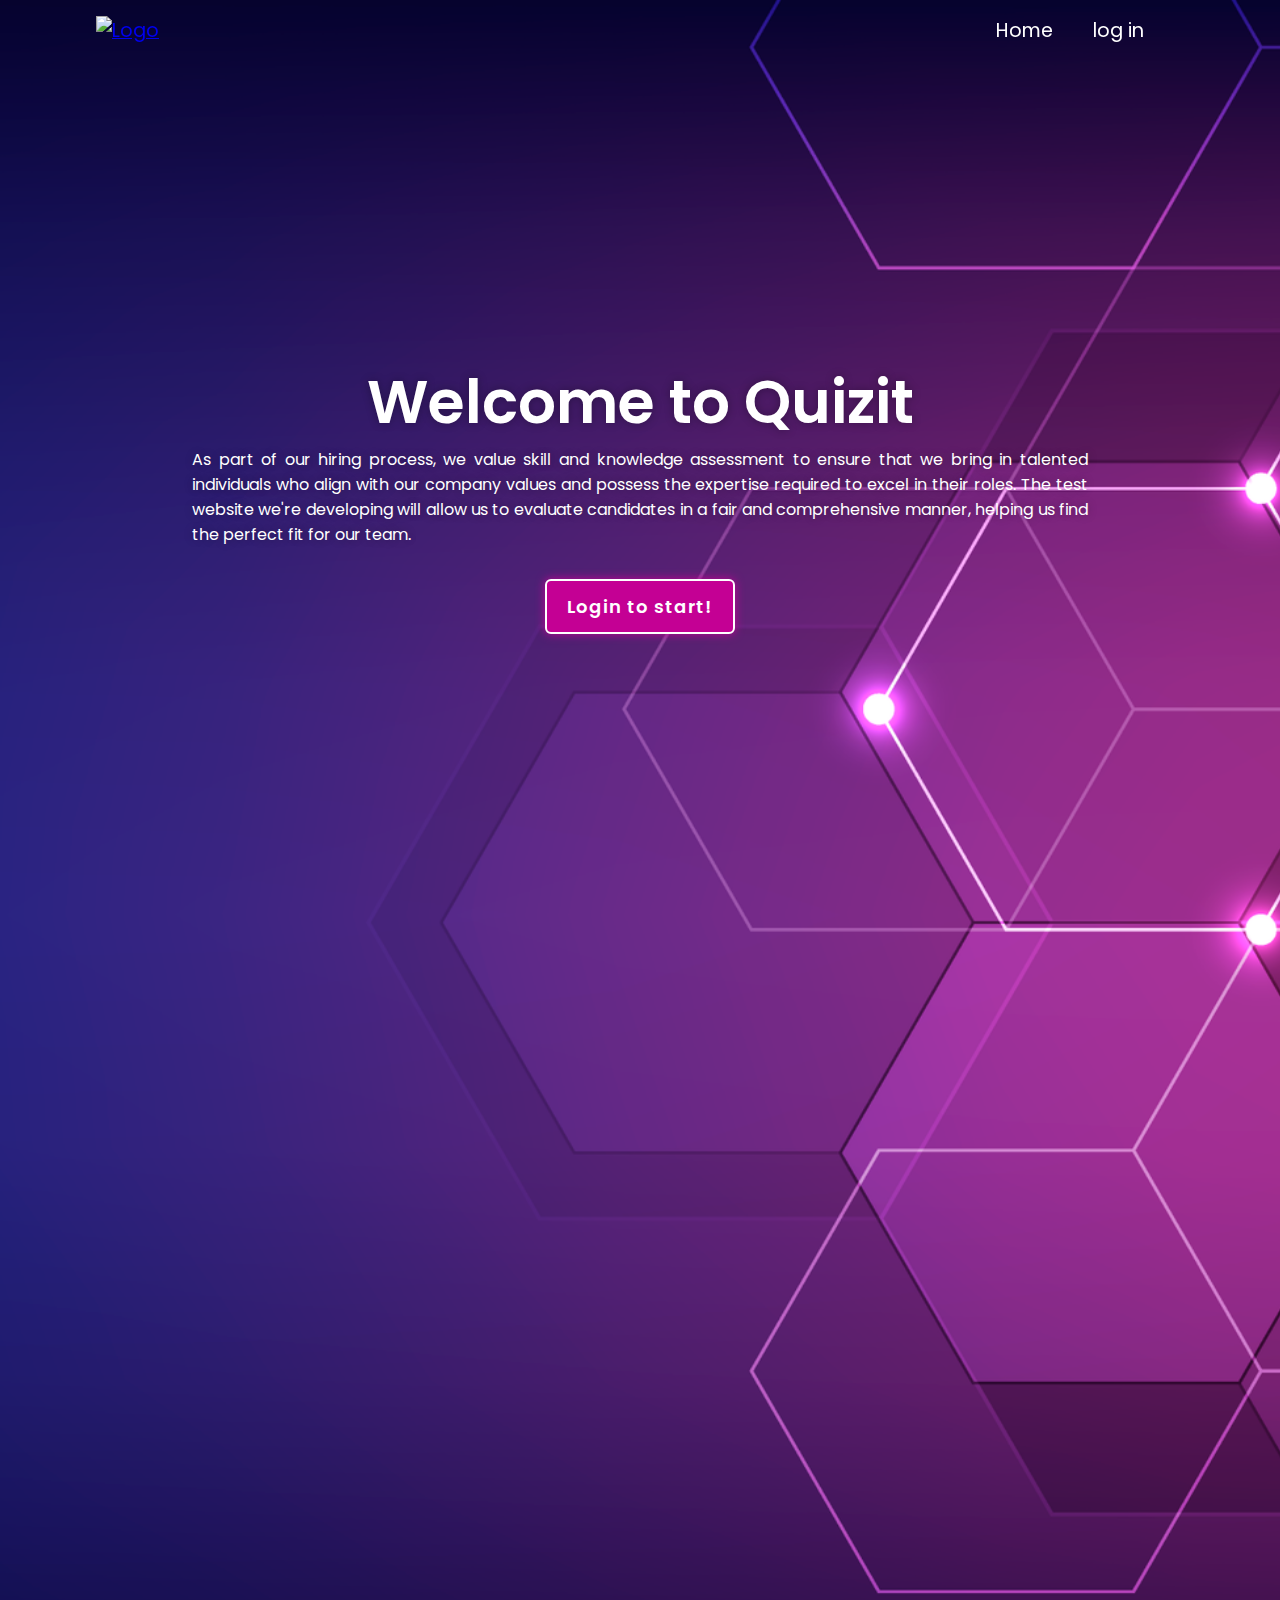
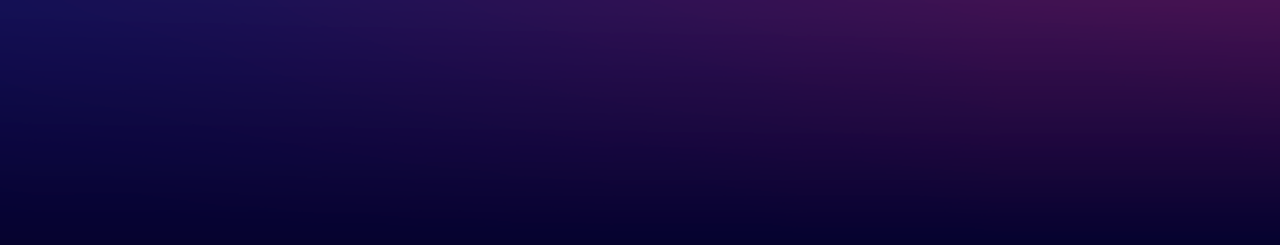
==== index.html @ cc75461f "a13" ====
<!DOCTYPE html>
<html lang="en">

<head>
    <meta charset="UTF-8">
    <meta http-equiv="X-UA-Compatible" content="IE=edge">
    <meta name="viewport" content="width=device-width, initial-scale=1.0">
    <title>Quizit</title>
    <link rel="stylesheet" href="style.css">
    <link rel="icon" type="icon" href="./q_icon.png" />

    <style>
        .na_0 {
            width: 100%;
            margin: 0 auto;
            position: sticky;
            top: 0;
            z-index: 4;
            overflow: hidden;
            padding-top: 1rem;
        }

        .navbar {
            width: 85%;
            margin: 0 auto;
            font-size: larger;
            display: flex;
            justify-content: space-between;
            align-items: center;
        }

        .navbar img {
            height: 40px;
            width: 100%;
        }

        .navbar ul {
            list-style-type: none;
            display: flex;
        }


        .navbar ul li a {
            color: white;
            text-decoration: none;
        }


        ul {
            display: flex;
            gap: 2.5rem;
        }

        li {
            display: block;
            transition: .1s;
        }

        ul:hover li {
            filter: blur(1px);
        }

        ul li:hover {
            filter: blur(0px);
        }
    </style>
</head>

<body>

    <main class="main">
        <!-- <header class="header"> -->
            <nav class="na_0 ">
                <div class="navbar ">
                    <div class="divlogo">
                        <a href="#home"><img src="https://media.discordapp.net/attachments/1127880349783961643/1131973773470470204/q-high-resolution-logo-white-on-transparent-background.png?width=1062&height=662" alt="Logo"></a>
                    </div>
                    <ul class="ul_nav">
                        <li><a href="#home">Home</a></li>
                        <li><a href="/login/login.html" id="btn_login">log in</a></li>
                        <li><a  id="btn_logout" >log out</a></li>
                    </ul>
                </div>
            </nav>
        <!-- </header> -->
        
        <section id="home" class="home">
            <div class="home-content">
                <h1><span id="homeUserName">Welcome to Quizit</span></h1>
                <p>As part of our hiring process, we value skill and knowledge assessment to ensure that we bring in
                    talented
                    individuals who align with our company values and possess the expertise required to excel in
                    their roles. The test
                    website we're developing will allow us to evaluate candidates in a fair and comprehensive
                    manner, helping us find
                    the perfect fit for our team. </p>
                <button class="start-btn">Start Quiz</button>
            </div>
        </section>
        
        <div class="container">
            <section class="quiz-section">
                <div class="quiz-box" id="quiz-boxe">
                    <h1>Quizit</h1>
                    <div class="quiz-header">
                        <span>Good Luck </span>
                        <!-- <span class="header-score"> score no./10 </span> -->
                        <p id="cuonter-down"><!-- Time --></p>
                    </div>
                    <h2 class="question-text"><!-- The Question --></h2>
                    <div class="option-list">
                        <div class="option">
                            <pre><span><!-- A. First Option --></span></pre>
                        </div>
                        <div class="option">
                            <pre><span><!-- B. Second Option --></span></pre>
                        </div>
                        <div class="option">
                            <pre></pre><span><!-- C. Third Option --></span></pre>
                        </div>
                        <div class="option">
                            <pre> <span><!-- D. Fourth Option--></span></pre>
                        </div>
                    </div>

                    <div class="quiz-footer">
                        <span class="question-total"><!-- no. out of 10 --></span>
                        <button class="next-btn">Next</button>
                    </div>
                </div>

                <div class="result-box">
                    <h2>Quiz Result!</h2>
                    <div class="percentage-container">
                        <div class="circular-progress">
                            <span class="progress-value"><!-- The percentage result --></span>
                        </div>
                        <span class="score-text"><!-- Your Score no. out of 10 --> </span>
                    </div>

                    <div class="buttons">
                        <button class="tryAgain-btn">Show answers</button>
                        <button class="goHome-btn">Go To Home</button>
                    </div>
                </div>
            </section>

        </div>
    </main>

    <!-- The window that shows the Quiz instructions -->
    <div class="popup-info">
        <h2>Quiz instructions</h2>
        <span class="info">1. The number of exam questions is 10 questions. </span>
        <span class="info">2. The duration of the exam is 3:30 minutes.</span>
        <span class="info">3. When clicking on the answer, it cannot be changed.</span>
        <span class="info">4. It is not possible to move to the next question before answering.</span>
        <span class="info">5. When the time is up, you go to the result page.</span>

        <div class="btn-group">
            <button class="info-btn exit-btn">Exit Quiz</button>
            <a href="#" class="info-btn continue-btn">Continue</a>
        </div>
    </div>



    <!-- <script src="questions.js"></script> -->
    <script src="./main.js"></script>

</body>

</html>
---- style.css ----
@import url('https://fonts.googleapis.com/css2?family=Poppins:wght@300;400;500;600;700;800;900&display=swap');

* {
    margin: 0;
    padding: 0;
    box-sizing: border-box;
    font-family:'Poppins',sans-serif; 
}

body {
    color: #fff;
    background: #09001d;
    overflow: hidden;
}

.navbar a:hover, .navbar a.active {
    color: #c40094;
}

.main {
    min-height: 100vh;
    background: url('Banner+background\ \(1\).png')no-repeat;
    background-size: cover;
    background-position: center;
    pointer-events: auto;
    transition: .3s ease;
}

.main.active {
    filter: blur(15px);
    pointer-events: none;
}

.container {
    display: flex;
    height: 100vh;
    width: 100%;
}

.home {
    height: 100vh;
    width: 100%;
    margin: 0 auto;
    display: flex;
    justify-content: center;
    align-items: center;
}

.home-content {
    width: 70%;
    display: flex;
    align-items: center;
    flex-direction: column;
}

.home-content h1 {
    font-size: 60px;
    font-weight: 600;
    text-shadow: 0 0 10px rgb(0,0,0, .3);
}

.home-content p {
    font-size: 16px;
    text-align: center;
    text-shadow: 0 0 10px rgb(0,0,0, .3);
    margin-bottom: 2rem;
    text-align: justify;
}

.home-content .start-btn {
    width: 190px;
    height: 55px;
    background: #c40094;
    border: 2px solid #fff;
    outline: none;
    border-radius: 6px;
    box-shadow: 0 0 10px #c40094;
    font-size: 18px;
    color: #fff;
    letter-spacing: 1px;
    font-weight: 600;
    cursor: pointer;
    transition: .5s;
}

.home-content .start-btn:hover {
    background: rgb(14,11,50);
    box-shadow: none;
}
.popup-info {
    position: absolute;
    top: 50%;
    left: 50%;
    transform: translate(-50%, -50%) scale(.9);
    width: 600px;
    background: #fff;
    border-radius: 6px;
    padding: 10px 25px;
    opacity: 0;
    pointer-events: none;
    transition: .3s ease;
}

.popup-info.active {
    opacity: 1;
    pointer-events: auto;
    transform: translate(-50%, -50%) scale(1);
}

.popup-info h2 {
    font-size: 50px;
    color: #c40094;
}

.popup-info .info {
    display:inline-block;
    font-size: 16px;
    color: #333;
    font-weight: 500;
    margin: 4px 0;
}

.popup-info .btn-group {
    display: flex;
    justify-content: space-between;
    align-items: center;
    border-top:1px solid #999 ;
    margin-top:10px ;
    padding: 15px 0 7px;
    /* opacity: 0;
    pointer-events: none; */
}

.popup-info .btn-group .info-btn {
    display: inline-flex;
    justify-content: center;
    align-items: center;
    width: 130px;
    height: 45px;
    background: #c40094;
    border: 2px solid #c40094;
    outline: none;
    border-radius: 6px; 
    text-decoration: none;
    font-size: 16px;
    color: #fff;
    font-weight: 600;
    box-shadow: 0 0 10px rgb(0,0,0, .1);
    cursor: pointer;
    transition: .5s;
} 

.popup-info .btn-group .info-btn:nth-child(1) {
    background: transparent;
    color: #c40094;
}

.popup-info .btn-group .info-btn:nth-child(1):hover {
    background: #c40094;
    color: #fff;
}

.popup-info .btn-group .info-btn:nth-child(2):hover {
    background: #950170;
    border-color: #950170;
}

.quiz-section {
    position: relative;
    left: -100%;
    width: 100%;
    /* background: #09001d; */
    display: flex;
    justify-content: center;
    align-items: center;
    z-index: 100;
    transition: .8s ease-in-out;
    transition-delay: .25s;
    background: rgb(31,37,124);
    background-image: -o-linear-gradient(330deg, rgb(14,11,50) 0%, rgb(107,44,135) 100%), -o-linear-gradient(330deg, rgb(135,40,113) 0%, rgb(56,23,84) 100%);
    background-image: linear-gradient(120deg, rgb(14,11,50) 0%, rgb(107,44,135) 100%), linear-gradient(120deg, rgb(135,40,113) 0%, rgb(56,23,84) 100%);
  
}


.quiz-section.active {
    left: 0;
}

.quiz-section .quiz-box {
    position: relative;
    width: 500px;
    background: transparent;
    border: 2px solid #950170;
    border-radius: 6px;
    display:flex ;
    flex-direction: column;
    padding: 20px 30px;
    opacity:0;
    pointer-events:none;
    transform: scale(.9); 
    transition: .3s ease;
    transition-delay: 0s;
    background-color: #09001d;    
}
.quiz-section .quiz-box.active {
    opacity: 1;
    pointer-events: auto;
    transform: scale(1);
    transition: 1s ease;
    transition-delay: 1s;
}

.quiz-box h1 {
    font-size: 32px;
    text-align: center;
    background: #c40094;
    border-radius: 6px;
}

.quiz-box .quiz-header {
    display: flex;
    justify-content: space-between;
    align-items: center;
    padding: 20px 0;
    border-bottom: 2px solid #c40094;
    margin-bottom: 30px;
}

.quiz-header span {
    font-size: 18px;
    font-weight: 500;
}

.quiz-header .header-score{
    background: #c40094;
    border-radius: 3px;
    padding: 7px;
}

.quiz-box .question-text{
    font-size: 24px;
    font-weight: 600;
}

.option-list .option{
    width: 100%;
    padding: 12px;
    background: transparent;
    border: 2px solid rgba(255,255,255, .2);
    border-radius: 4px;
    font-size: 17px;
    margin: 15px 0;
    cursor: pointer;
    transition: .3s;
}

.option-list .option:hover{
    background: rgb(255, 255, 255, .1);
    background-color: rgb(255, 255, 255, .1);
}

.option-list .option.correct {
    background: #09001d;
    color: #e5ffee;
    border-color: #e5ffee;
    }

.option-list .option.incorrect {
    background: #09001d;
    color: #e5ffee;
    border-color: #e5ffee;
}

.option-list .option.disabled {
    pointer-events: none;
}

.quiz-box .quiz-footer {
    display: flex;
    justify-content: space-between;
    align-items: center;
    border-top: 2px solid #c40094;
    padding-top: 20px;
    margin-top: 25px;
}

.quiz-footer .question-total {
    font-size: 16px;
    font-weight: 600;
}

.quiz-footer .next-btn {
    width: 100px;
    height: 45px;
    background: rgba(255,255,255, .1);
    border: 2px solid rgba(255,255,255, .1);
    outline: none;
    border-radius: 6px;
    font-size: 16px;
    color: rgba(255,255,255, .3);
    font-weight: 600;
    cursor: pointer;
    pointer-events: none;
    transition: .5s;
}

.quiz-footer .next-btn.active {
    pointer-events: auto;
    background: #c40094;
    border-color: #c40094;
    color: #fff;
}

.quiz-footer .next-btn.active:hover{
    background: #950170;
    border-color: #950170;
}

.quiz-section .result-box {
    position: absolute;
    top: 50%;
    left: 50%;
    transform: translate(-50%, -50%) scale(.9);
    width: 500px;
    background: transparent;
    border: 2px solid #c40094;
    border-radius: 6px;
    padding: 20px;
    display: flex;
    flex-direction: column;
    align-items: center;
    opacity: 0;
    pointer-events: none;
    transition: .3s ease;
    background-color: rgb(14,11,50);
}

.quiz-section .result-box.active {
    opacity: 1;
    pointer-events: auto;
    transform: translate(-50%, -50%) scale(1);
}

.result-box h2 {
    font-size: 52px;
}

.result-box .percentage-container {
    width: 300px;
    display: flex;
    flex-direction: column;
    align-items: center;
    margin: 20px 0 40px;
}

.percentage-container .circular-progress {
    position: relative;
    width: 250px;
    height: 250px;
    background: conic-gradient(#c40094 3.6deg, rgba(255, 255, 255, .1) 0deg);
    border-radius: 50%;
    display: flex;
    justify-content: center;
    align-items: center;
}

.percentage-container .circular-progress::before {
    content: '';
    position: absolute;
    width: 210px;
    height: 210px;
    background: #09001d;
    border-radius: 50%;
}

.circular-progress .progress-value {
    position: relative;
    font-size: 45px;
    font-weight: 600;

}

.percentage-container .score-text {
    font-size: 26px;
    font-weight: 600;
    margin-top: 20px;
}

.result-box .buttons {
    display: flex;
}

.buttons button {
    width: 130px;
    height: 47px;
    background: #c40094;
    border: 2px solid #c40094;
    outline: none;
    border-radius: 6px;
    font-size: 16px;
    color: #fff;
    font-weight: 600;
    margin: 0 20px 20px;
    cursor: pointer;
    transition: .5s;
}

.buttons button:nth-child(1):hover {
    background: #950170;
    border-color: #950170;
}

.buttons button:nth-child(2) {
    background: transparent;
    color: #c40094;
}

.buttons button:nth-child(2):hover {
    background: #c40094;
    color: #fff;
}

.option.selected{
    background: #09001d !important;
    color: #950170 !important;
    border-color: #950170 !important;
}


@media screen and (max-width: 600px){
  
    body{
        width: 100%;
        margin: 0 auto;
        background-image: url('Banner+background\ \(1\).png');
        background-size: cover;
        background-repeat: no-repeat; 
        background-position: center; 
    }
    .main{
   
        background: none;
    }
    /* .main.active {
        filter: blur(0px); 
      } */
    .na_0 {
       padding-top: 1rem;
       padding-bottom: 1rem;

    }
    .navbar img {
        height: 30px; 
    }
    .home-content h1 {
         font-size: 30px;
    }
    
    .home {
        width: 100%;
        display: flex;
        justify-content: center;
        align-items: center;
    }

    .home-content {
        width: 85%;
        display: flex;
        align-items: center;
        flex-direction: column;
        padding-bottom: 25%;
    }

    .home-content h1 {
        font-size: 30px;
        font-weight: 200;
        text-shadow: 0 0 10px rgb(0,0,0, .3);
        margin-bottom: 1rem;

    }
    .home-content p {
        font-size: 0.7rem;
        text-align: center;
        text-shadow: 0 0 10px rgb(0,0,0, .3);
        margin-bottom: 0.7rem;
        text-align: justify;
    }
    .home-content .start-btn {
        font-size: 14px; 
        width: 150px; 
        height: 40px; 
    }
    .popup-info {
        width: 90%; 
        font-size: 14px; 
    }
    .popup-info h2 {
        font-size: 24px; 
    }
    .popup-info .info {
        font-size: 12px; 
    }
    .popup-info .btn-group .info-btn {
        font-size: 12px; 
        height: 30px; 
    }  
    .quiz-section {
        left: 0;  
        height: 100%;  
        align-items: center;  
        justify-content: center; 
        padding: 10px; 
        overflow: hidden; 
    }
    
    .quiz-box {
        width: 100%;  
        max-width: 400px; 
        font-size: 14px; 
        padding: 15px; 
    }  
    .quiz-box.active {
        width: 90%; 
        font-size: 14px; 
        padding: 10px 15px; 
    }

    .quiz-header {
        flex-direction: column; 
        align-items: center;
        padding: 10px 0; 
        margin-bottom: 20px;
    }

    .quiz-header .header-score {
         margin-top: 10px; 
    }

    .question-text {
        font-size: 18px; 
    }

    .option-list .option {
        padding: 8px; 
    }

    .quiz-footer {
        flex-direction: column; 
        align-items: center; 
        margin-top: 20px; 
    }

    .quiz-footer .question-total {
        font-size: 14px; 
        margin-bottom: 10px;
    }

    .quiz-footer .next-btn {
        font-size: 14px; 
        width: 100px; 
        height: 35px; 
    }
    .result-box {
        width: 90%; 
        font-size: 14px;  
        padding: 10px 15px; 
    }

    .result-box h2 {
        font-size: 24px; 
    }

    .percentage-container {
        width: 100%;  
        max-width: 250px;  
        margin: 10px 0 20px;  
    }

    .circular-progress {
        width: 100%;  
        height: 100px;  
    }

    .progress-value {
        font-size: 36px;  
    }

    .score-text {
        font-size: 18px;  
    }
    .buttons {
        width: 80%;
        flex-direction: column;  
        align-items: center;  
    }

    .buttons button {
        width: 80%;  
        height: 40px; 
        margin: 10px 0;  
    }


}


#btn_logout{
    cursor: pointer !important;
}
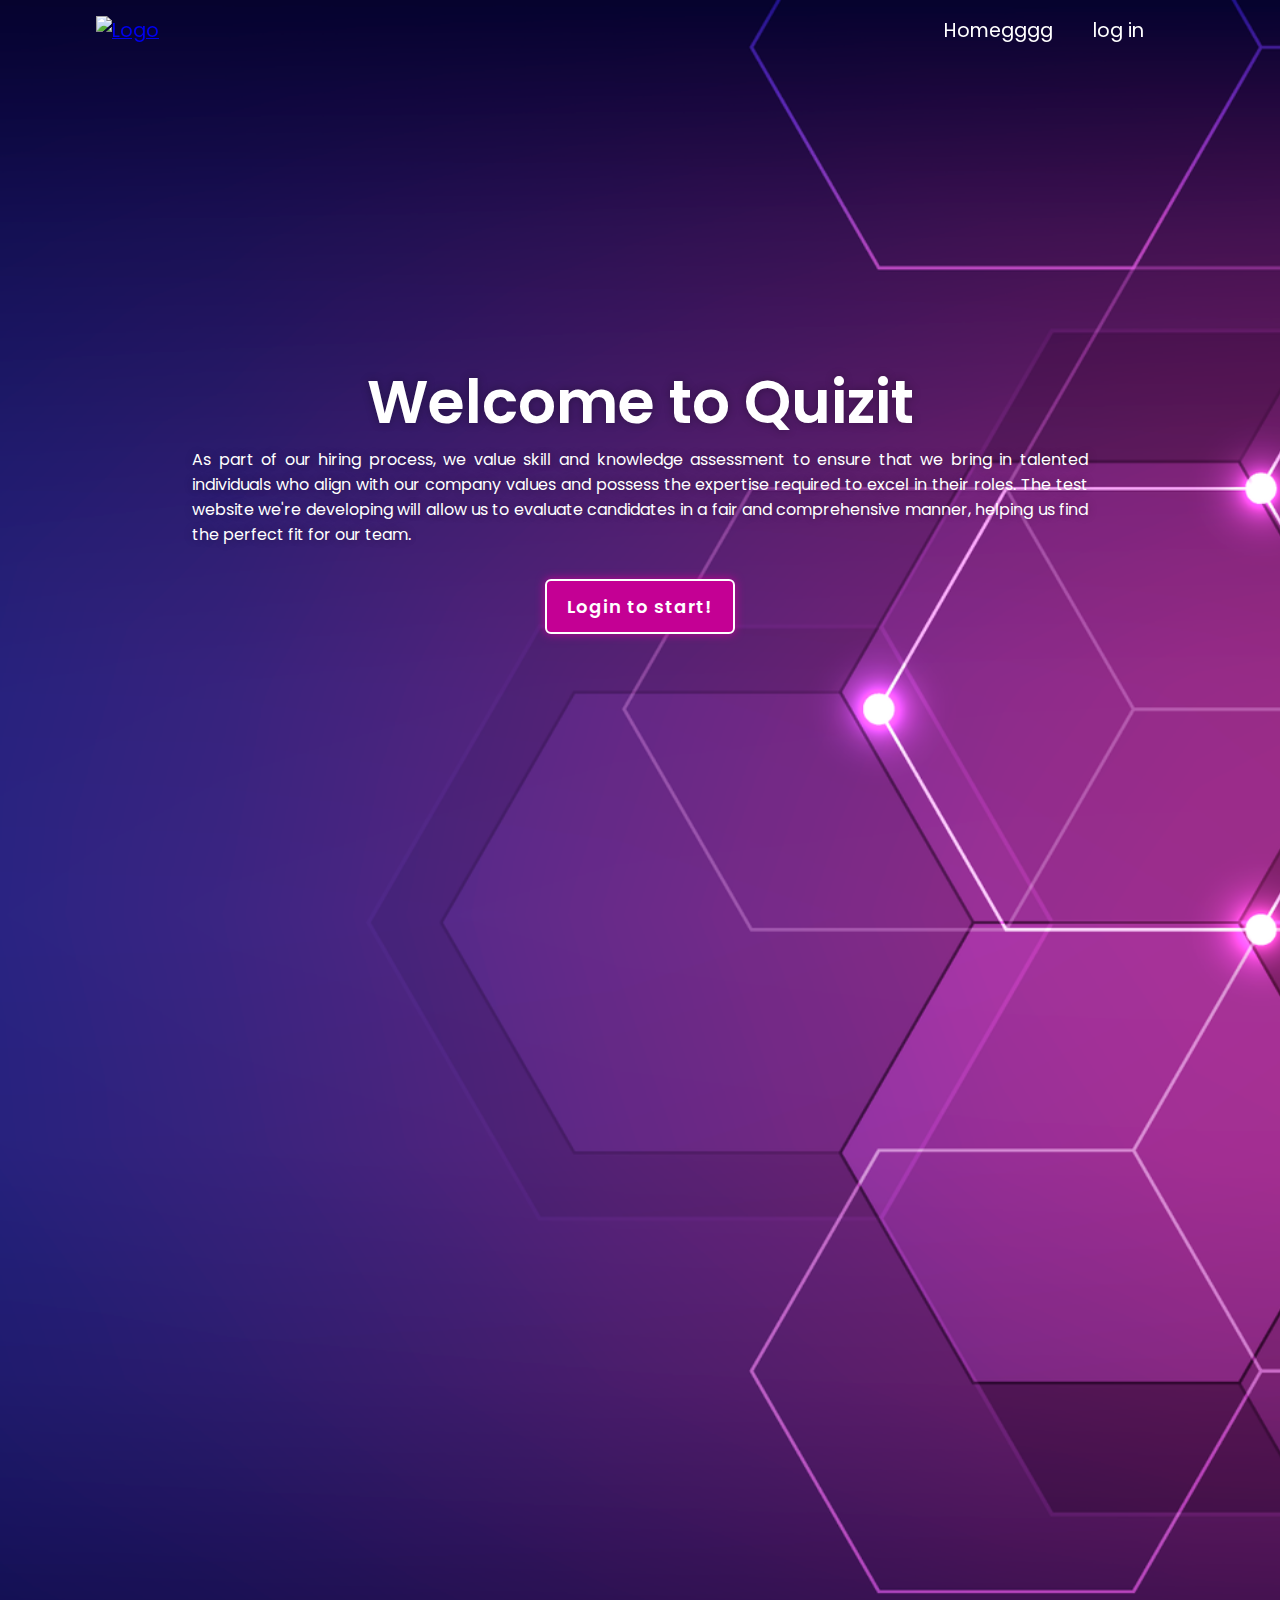
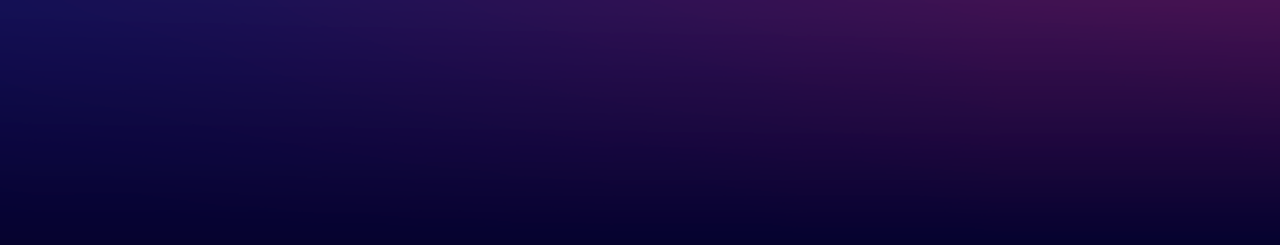
==== commit 1f3340c5: "a18" ====
--- a/index.html
+++ b/index.html
@@ -76,9 +76,9 @@
                         <a href="#home"><img src="https://media.discordapp.net/attachments/1127880349783961643/1131973773470470204/q-high-resolution-logo-white-on-transparent-background.png?width=1062&height=662" alt="Logo"></a>
                     </div>
                     <ul class="ul_nav">
-                        <li><a href="#home">Home</a></li>
-                        <li><a href="/login/login.html" id="btn_login">log in</a></li>
-                        <li><a  id="btn_logout" >log out</a></li>
+                        <li><a href="#home">Homegggg</a></li>
+                        <li><a href="login/login.html" id="btn_login">log in</a></li>
+                        <li><a  id="btn_logout" >logout</a></li>
                     </ul>
                 </div>
             </nav>
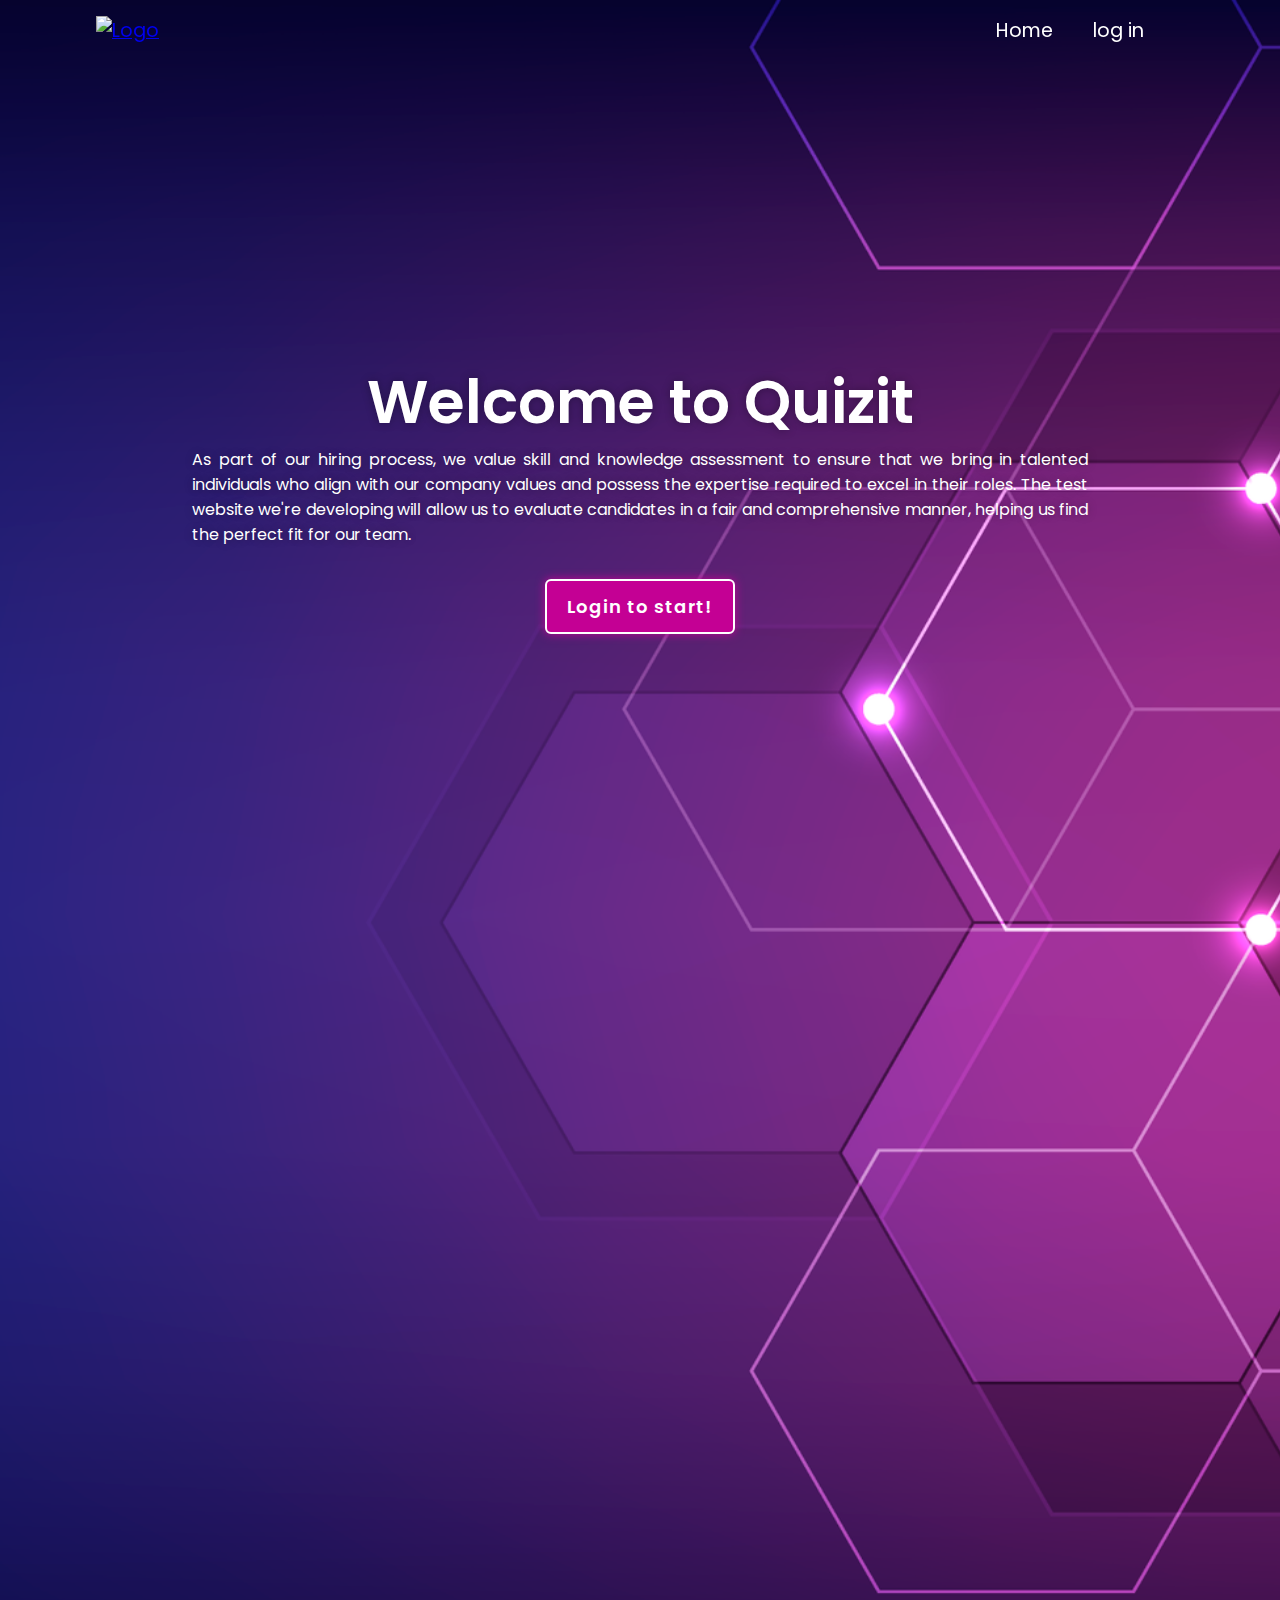
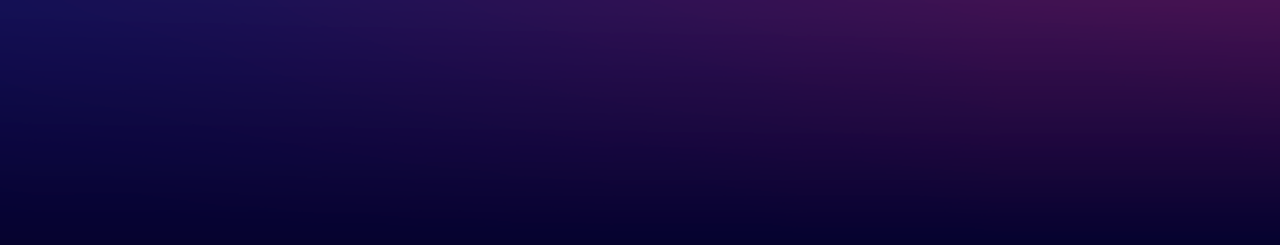
==== commit 21851827: "a19" ====
--- a/index.html
+++ b/index.html
@@ -76,7 +76,7 @@
                         <a href="#home"><img src="https://media.discordapp.net/attachments/1127880349783961643/1131973773470470204/q-high-resolution-logo-white-on-transparent-background.png?width=1062&height=662" alt="Logo"></a>
                     </div>
                     <ul class="ul_nav">
-                        <li><a href="#home">Homegggg</a></li>
+                        <li><a href="#home">Home</a></li>
                         <li><a href="login/login.html" id="btn_login">log in</a></li>
                         <li><a  id="btn_logout" >logout</a></li>
                     </ul>
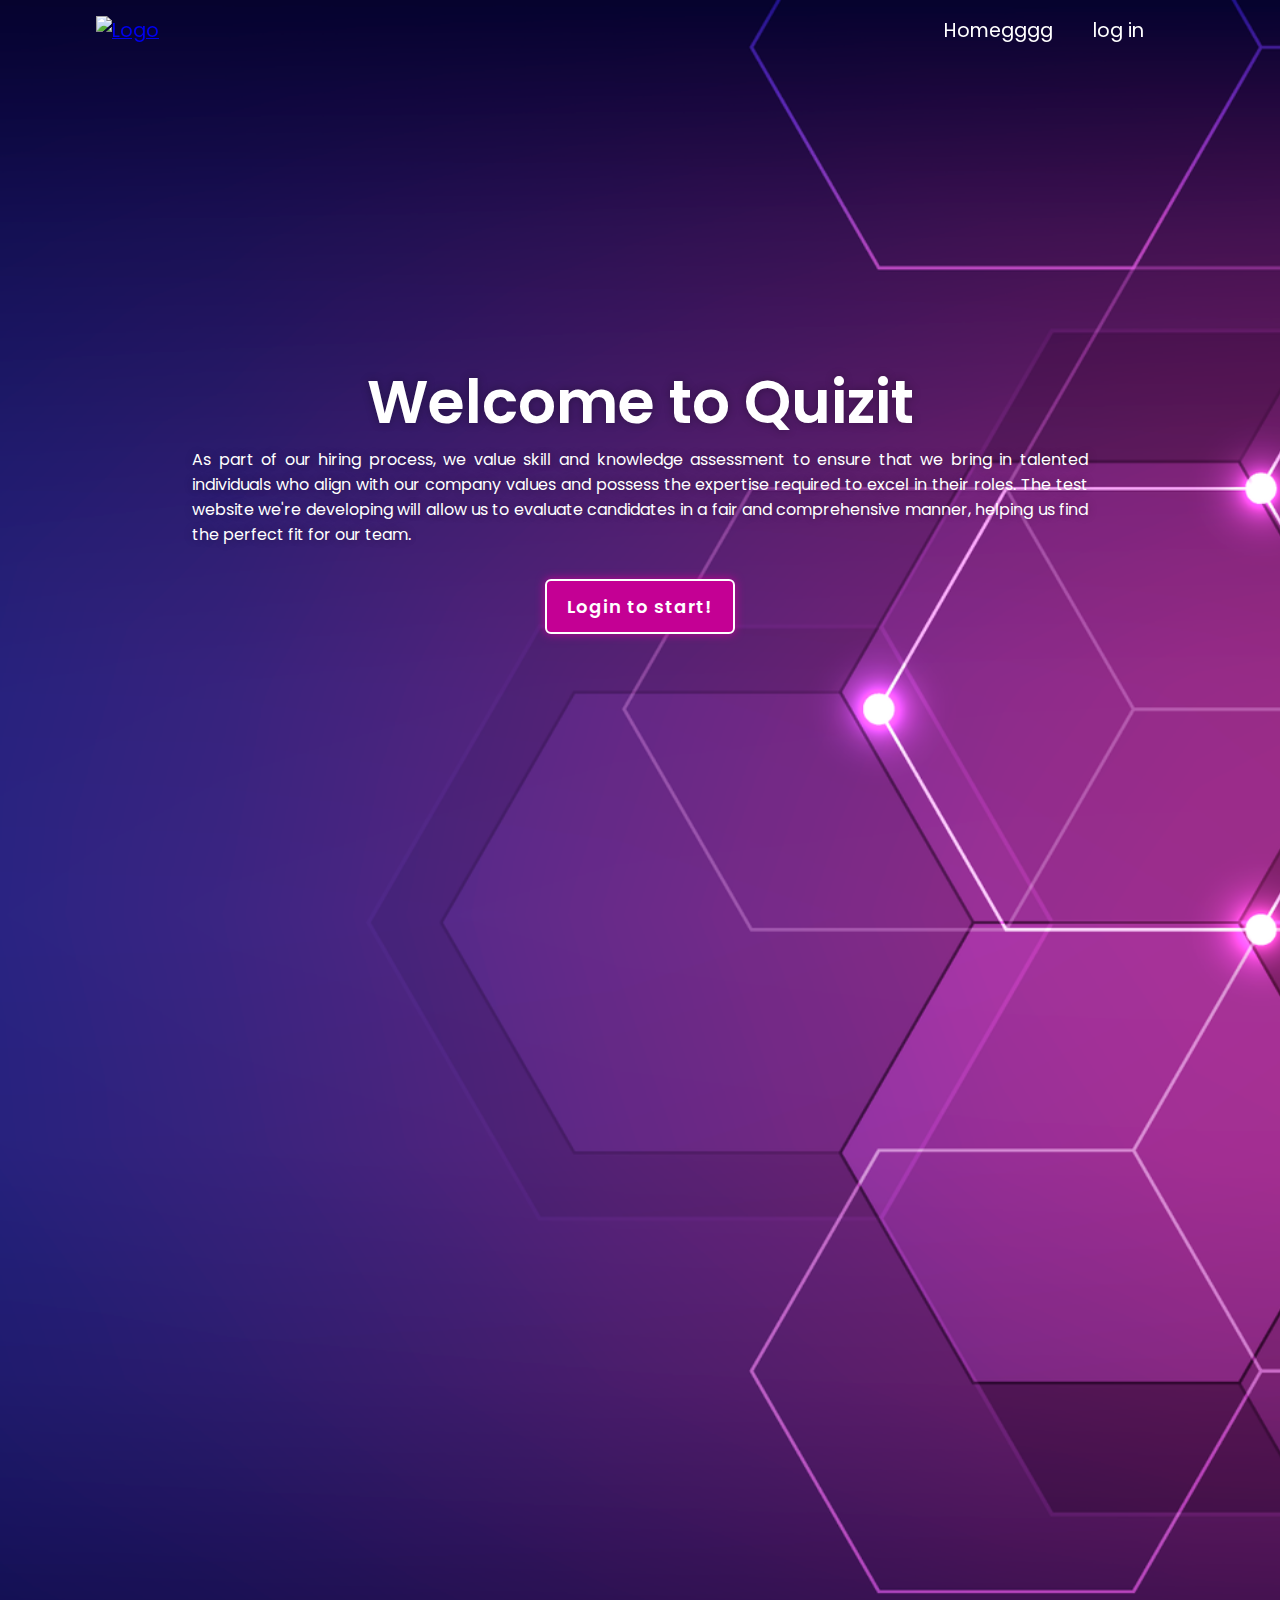
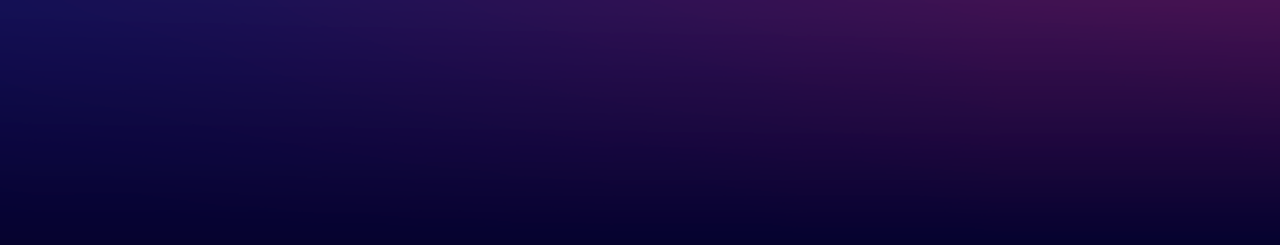
==== commit b023718b: "a20" ====
--- a/index.html
+++ b/index.html
@@ -76,7 +76,7 @@
                         <a href="#home"><img src="https://media.discordapp.net/attachments/1127880349783961643/1131973773470470204/q-high-resolution-logo-white-on-transparent-background.png?width=1062&height=662" alt="Logo"></a>
                     </div>
                     <ul class="ul_nav">
-                        <li><a href="#home">Home</a></li>
+                        <li><a href="#home">Homegggg</a></li>
                         <li><a href="login/login.html" id="btn_login">log in</a></li>
                         <li><a  id="btn_logout" >logout</a></li>
                     </ul>
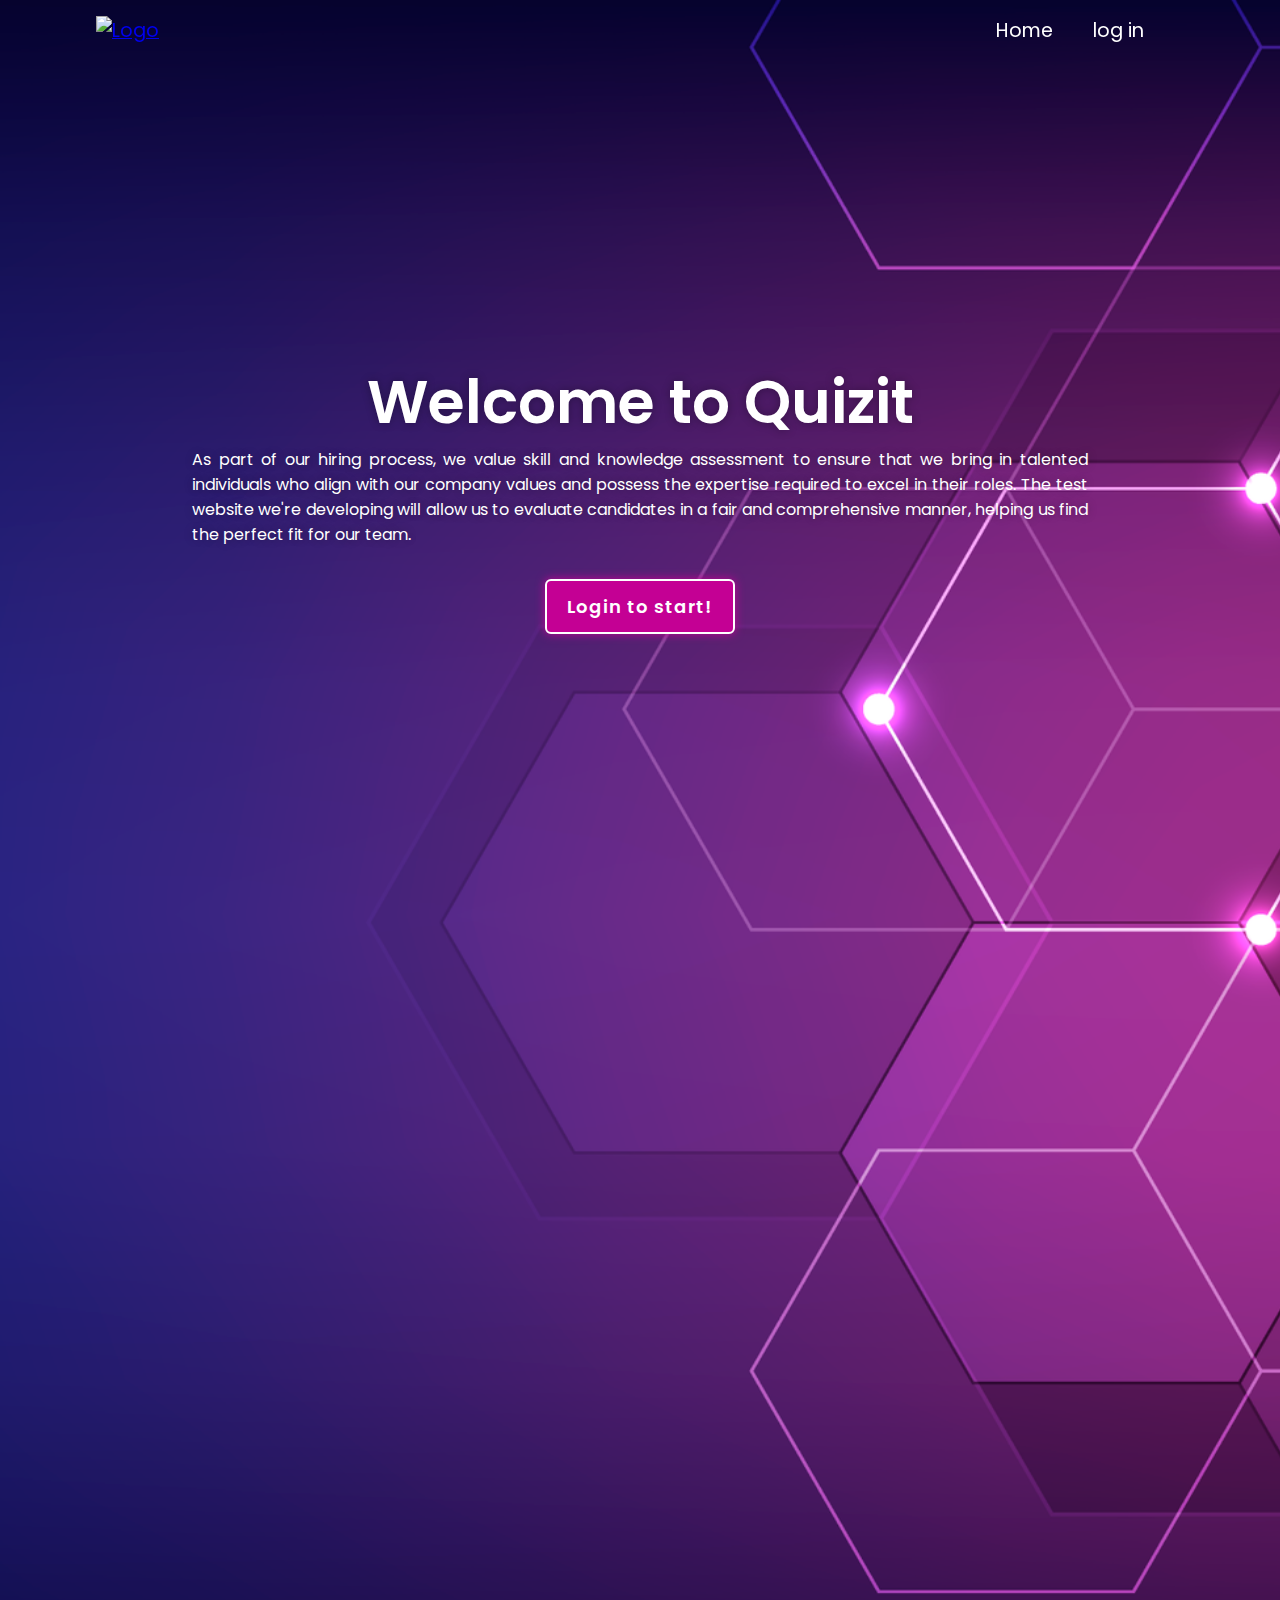
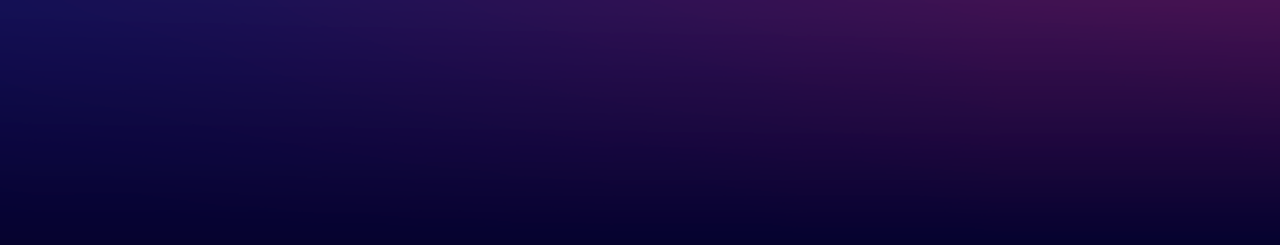
==== commit 46e08fdc: "a22" ====
--- a/index.html
+++ b/index.html
@@ -76,7 +76,7 @@
                         <a href="#home"><img src="https://media.discordapp.net/attachments/1127880349783961643/1131973773470470204/q-high-resolution-logo-white-on-transparent-background.png?width=1062&height=662" alt="Logo"></a>
                     </div>
                     <ul class="ul_nav">
-                        <li><a href="#home">Homegggg</a></li>
+                        <li><a href="#home">Home</a></li>
                         <li><a href="login/login.html" id="btn_login">log in</a></li>
                         <li><a  id="btn_logout" >logout</a></li>
                     </ul>
--- a/style.css
+++ b/style.css
@@ -185,6 +185,7 @@
 
 .quiz-section.active {
     left: 0;
+    
 }
 
 .quiz-section .quiz-box {
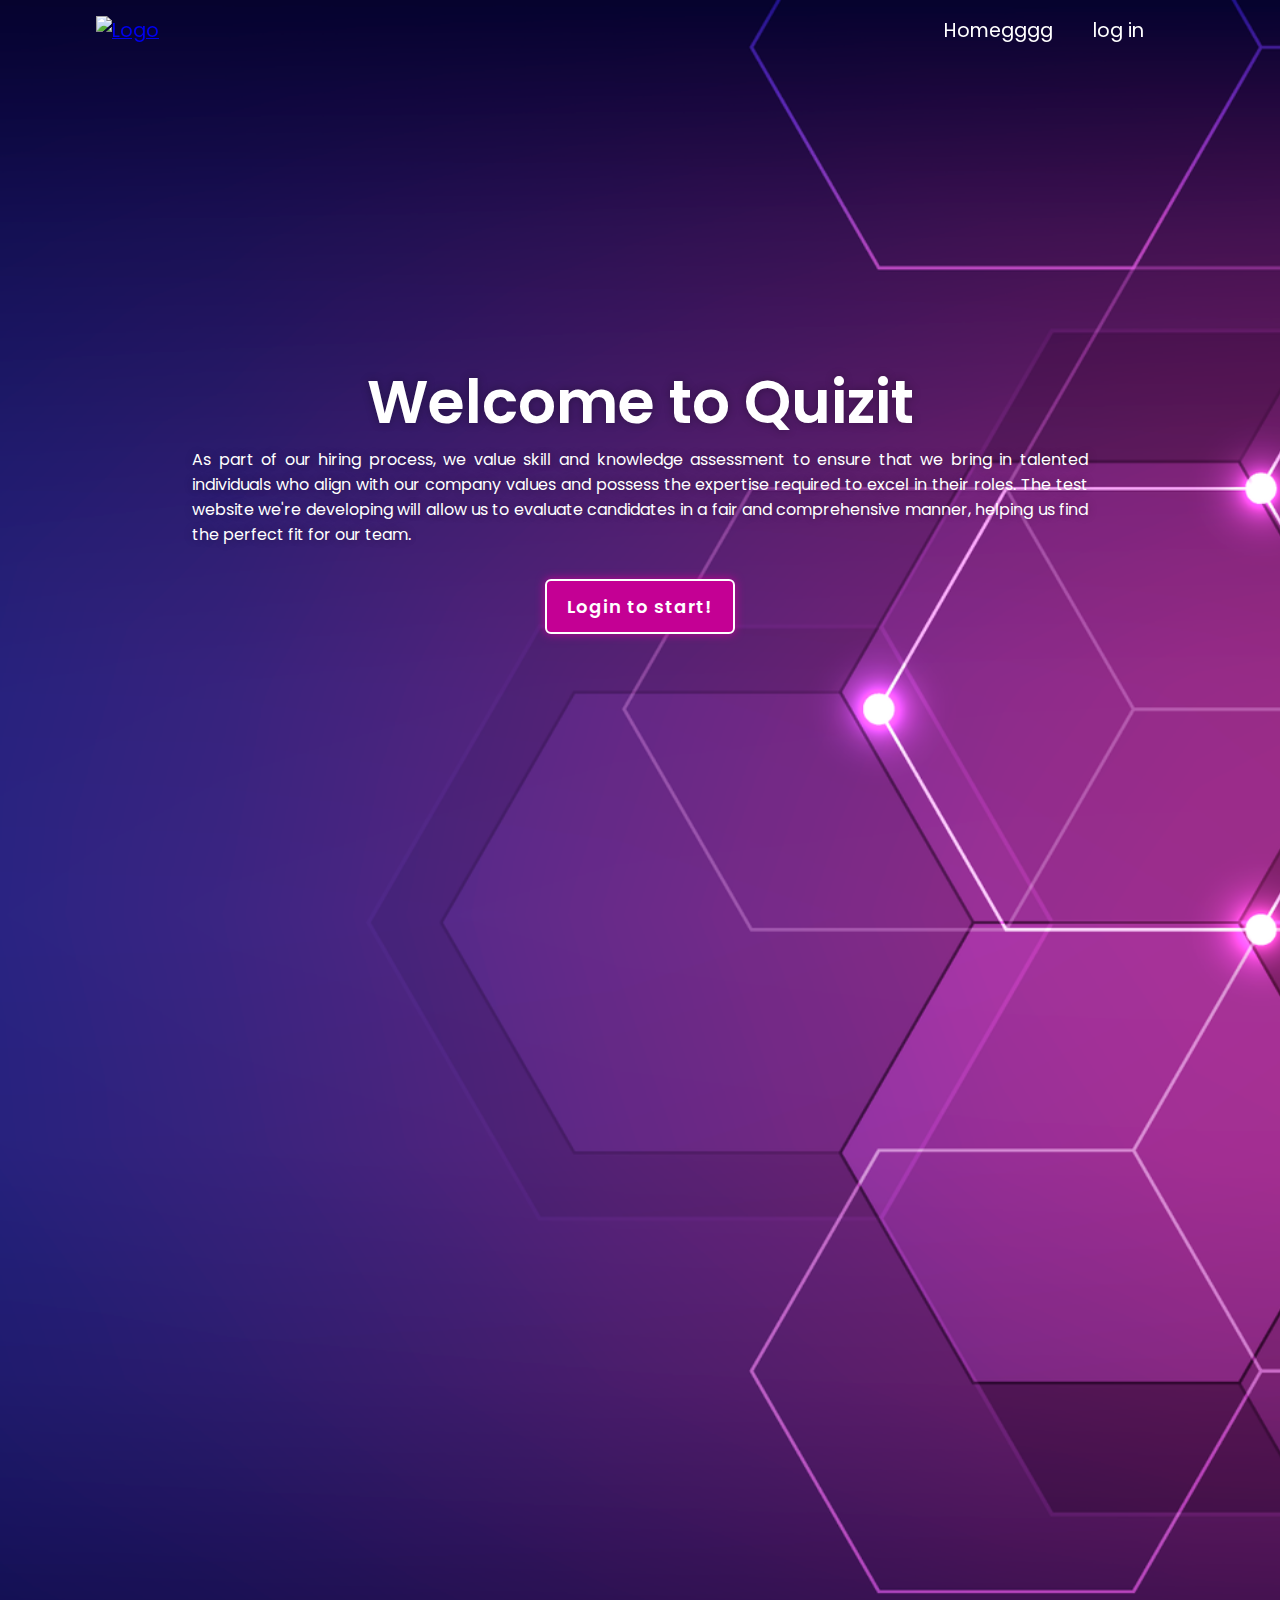
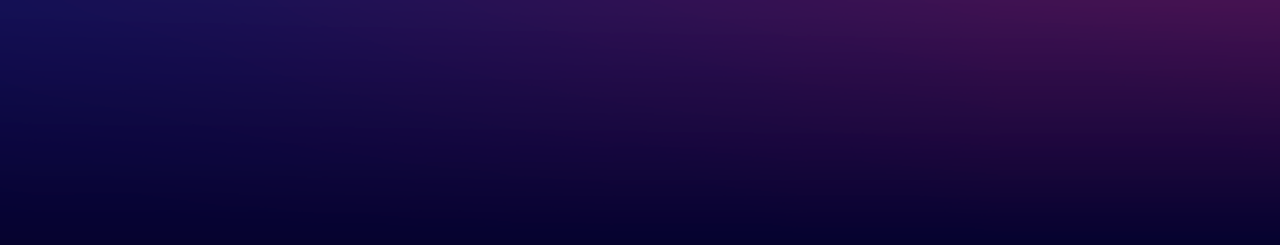
==== commit db272d1e: "a24" ====
--- a/index.html
+++ b/index.html
@@ -76,7 +76,7 @@
                         <a href="#home"><img src="https://media.discordapp.net/attachments/1127880349783961643/1131973773470470204/q-high-resolution-logo-white-on-transparent-background.png?width=1062&height=662" alt="Logo"></a>
                     </div>
                     <ul class="ul_nav">
-                        <li><a href="#home">Home</a></li>
+                        <li><a href="#home">Homegggg</a></li>
                         <li><a href="login/login.html" id="btn_login">log in</a></li>
                         <li><a  id="btn_logout" >logout</a></li>
                     </ul>
--- a/style.css
+++ b/style.css
@@ -522,15 +522,15 @@
         padding: 15px; 
     }  
     .quiz-box.active {
-        width: 90%; 
+        width: 95%; 
         font-size: 14px; 
-        padding: 10px 15px; 
+       
     }
 
     .quiz-header {
-        flex-direction: column; 
+        
         align-items: center;
-        padding: 10px 0; 
+        padding: 5px 0; 
         margin-bottom: 20px;
     }
 
@@ -547,9 +547,9 @@
     }
 
     .quiz-footer {
-        flex-direction: column; 
+        
         align-items: center; 
-        margin-top: 20px; 
+        margin-top: 10px; 
     }
 
     .quiz-footer .question-total {
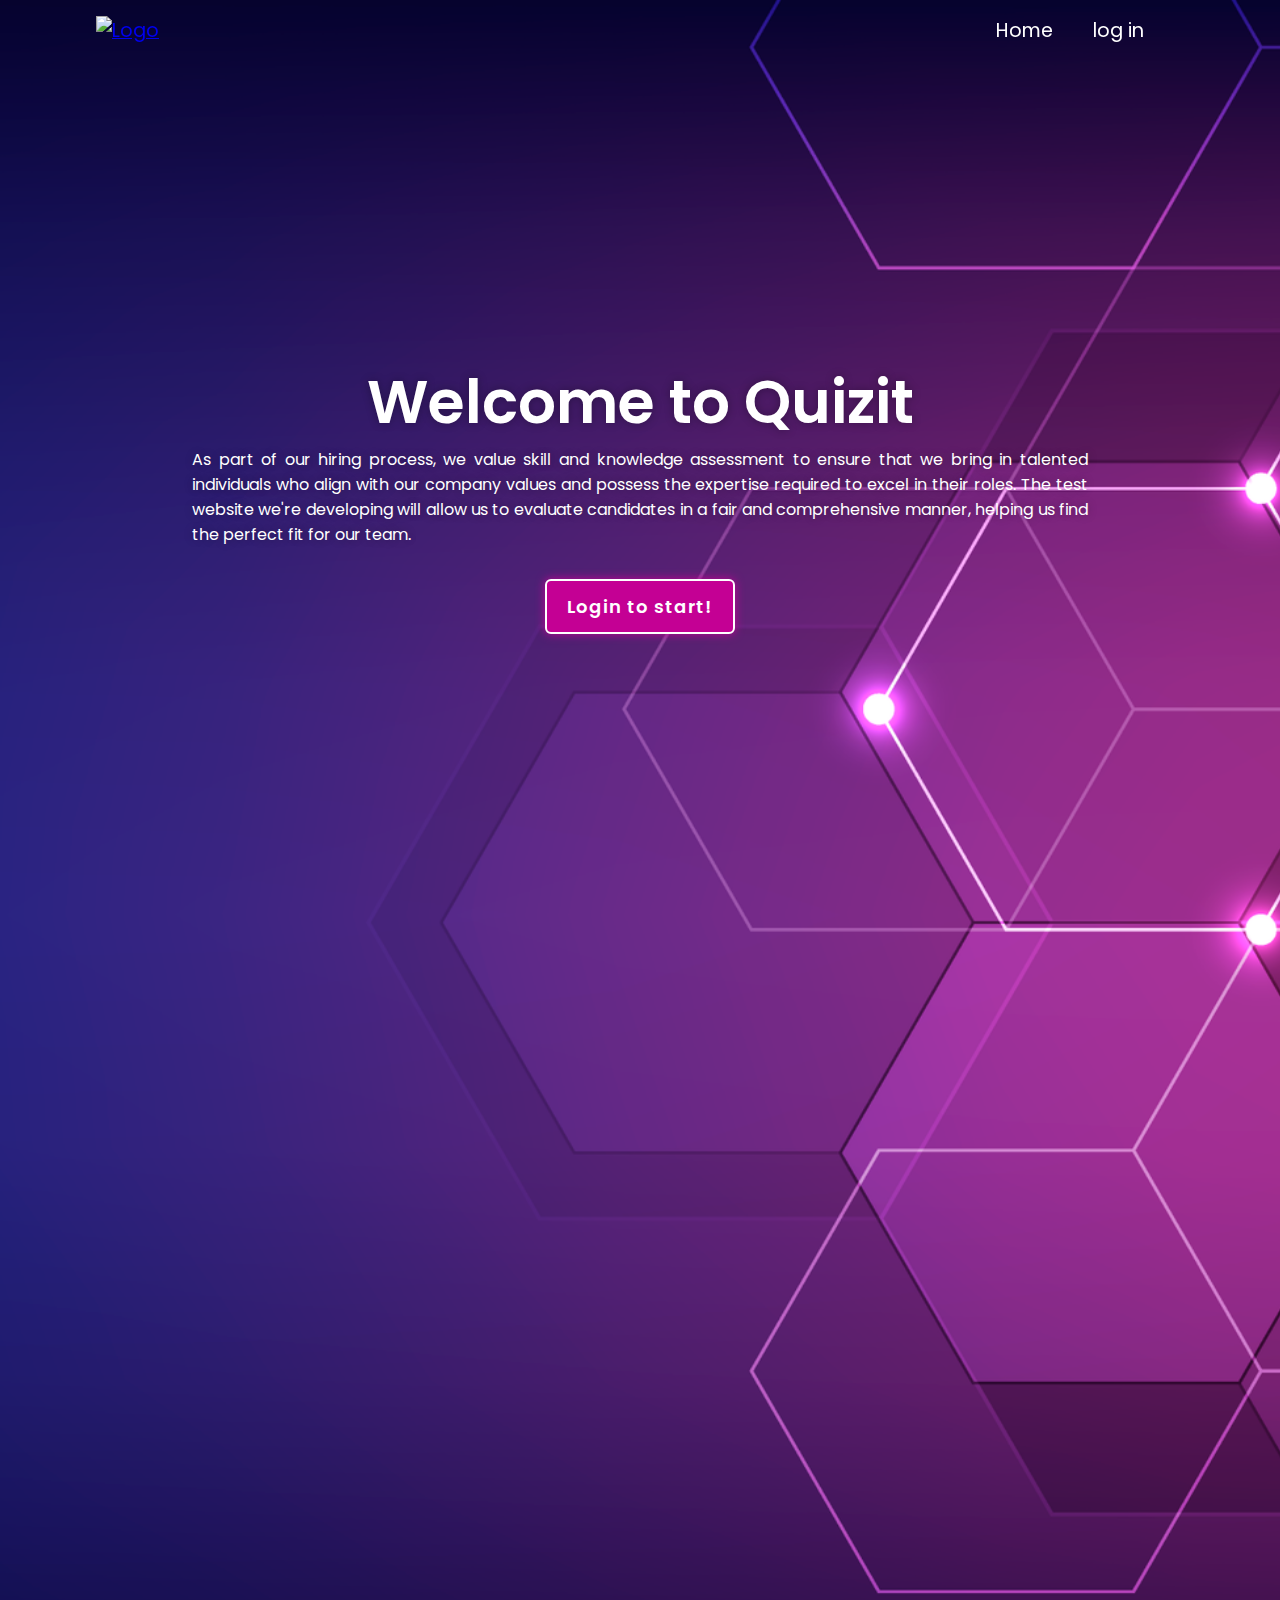
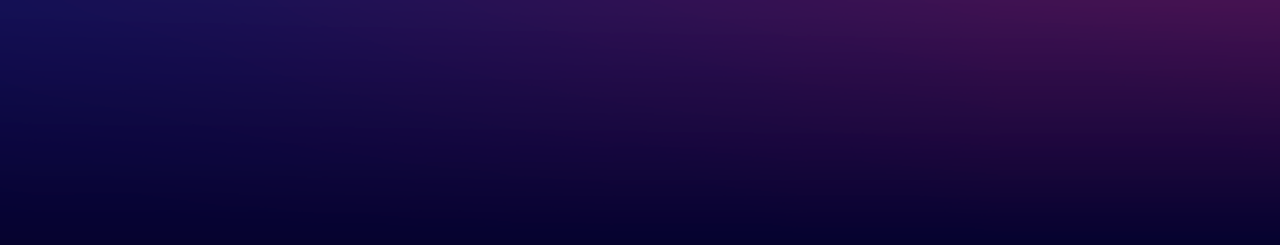
==== commit 94565492: "a28" ====
--- a/index.html
+++ b/index.html
@@ -76,7 +76,7 @@
                         <a href="#home"><img src="https://media.discordapp.net/attachments/1127880349783961643/1131973773470470204/q-high-resolution-logo-white-on-transparent-background.png?width=1062&height=662" alt="Logo"></a>
                     </div>
                     <ul class="ul_nav">
-                        <li><a href="#home">Homegggg</a></li>
+                        <li><a href="#home">Home</a></li>
                         <li><a href="login/login.html" id="btn_login">log in</a></li>
                         <li><a  id="btn_logout" >logout</a></li>
                     </ul>
--- a/style.css
+++ b/style.css
@@ -513,6 +513,7 @@
         justify-content: center; 
         padding: 10px; 
         overflow: hidden; 
+        
     }
     
     .quiz-box {
@@ -520,6 +521,7 @@
         max-width: 400px; 
         font-size: 14px; 
         padding: 15px; 
+        overflow:auto;
     }  
     .quiz-box.active {
         width: 95%; 
@@ -539,7 +541,9 @@
     }
 
     .question-text {
-        font-size: 18px; 
+        font-size: 5px; 
+        font-weight: 100;
+        overflow:auto;
     }
 
     .option-list .option {
